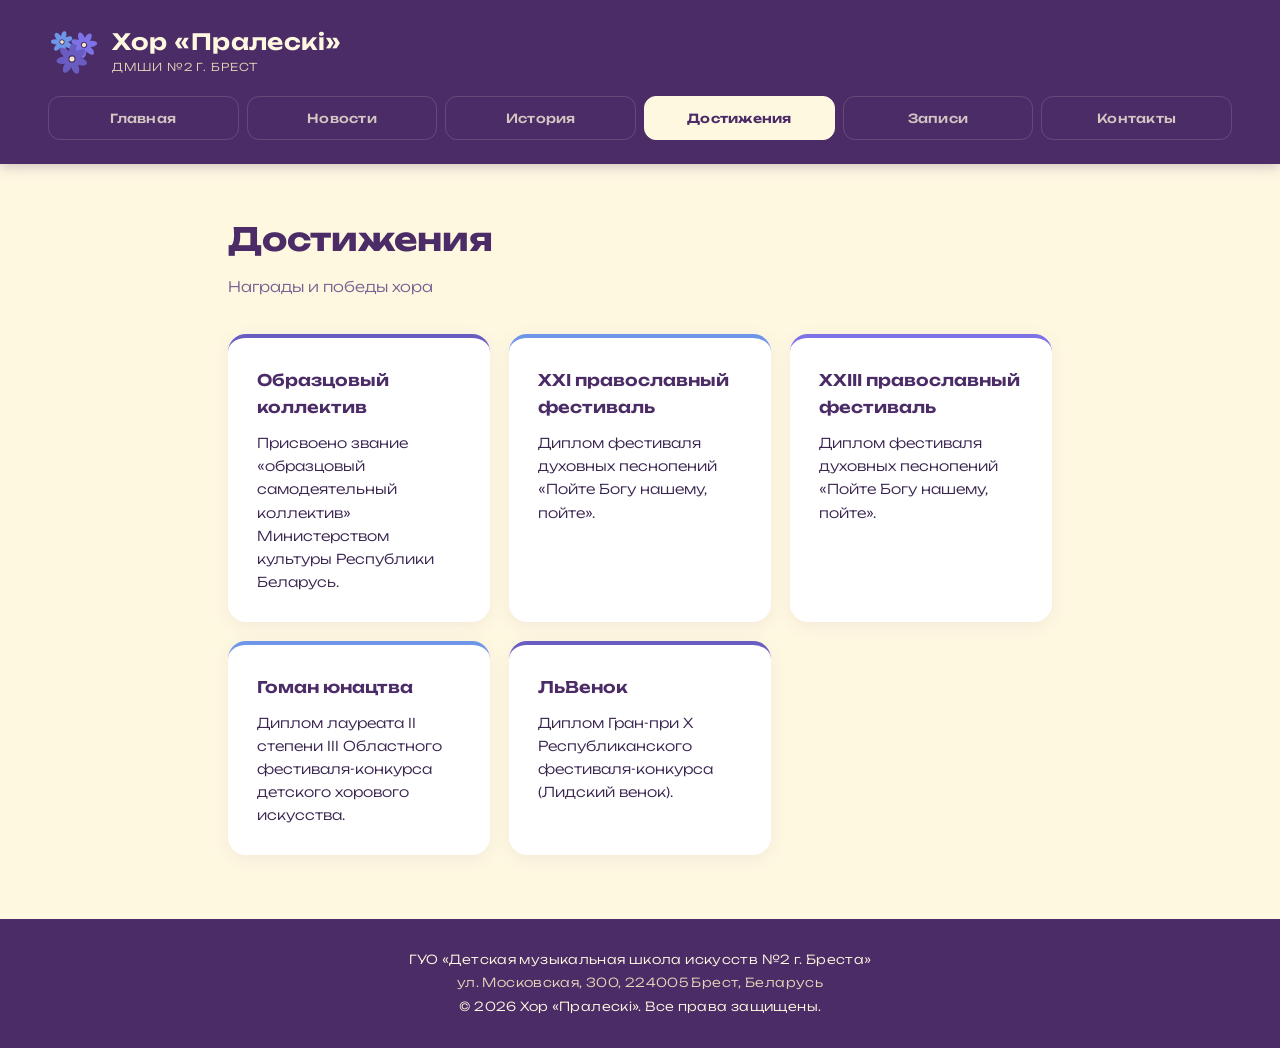
==== achievements.html @ b2557036 "Create achievements.html" ====
<!DOCTYPE html>
<html lang="ru">
<head>
  <meta charset="UTF-8">
  <meta name="viewport" content="width=device-width, initial-scale=1.0, maximum-scale=5.0, user-scalable=yes">
  <title>Достижения — Хор «Пралескі» ДМШИ №2 Брест</title>

  <link rel="preconnect" href="https://fonts.googleapis.com">
  <link rel="preconnect" href="https://fonts.gstatic.com" crossorigin>
  <link href="https://fonts.googleapis.com/css2?family=Unbounded:wght@300;400;500;600;700&display=swap" rel="stylesheet">

  <style>
    * {
      margin: 0;
      padding: 0;
      box-sizing: border-box;
    }
    body {
      background-color: #FFF8E1;
      font-family: 'Unbounded', sans-serif;
      color: #4B2C66;
      line-height: 1.7;
      min-height: 100vh;
      display: flex;
      flex-direction: column;
    }
    a {
      text-decoration: none;
      color: inherit;
    }
    ul {
      list-style: none;
    }

    .site-header {
      background-color: #4B2C66;
      padding: 1.6rem 3rem 1.5rem;
      display: flex;
      flex-direction: column;
      gap: 1.3rem;
      box-shadow: 0 3px 12px rgba(75, 44, 102, 0.25);
    }
    .header-top {
      display: flex;
      align-items: center;
      gap: 0.9rem;
    }
    .logo-icon {
      width: 50px;
      height: 50px;
      display: block;
      flex-shrink: 0;
    }
    .site-title {
      font-size: 1.4rem;
      font-weight: 600;
      color: #FFF8E1;
      letter-spacing: 0.02em;
      line-height: 1.3;
    }
    .site-title small {
      display: block;
      font-size: 0.68rem;
      font-weight: 300;
      color: #E6D5B8;
      letter-spacing: 0.08em;
      margin-top: 4px;
      text-transform: uppercase;
    }
    .main-nav {
      width: 100%;
    }
    .nav-list {
      display: grid;
      grid-template-columns: repeat(6, 1fr);
      gap: 0.5rem;
    }
    .nav-list a {
      display: block;
      text-align: center;
      padding: 0.65rem 0.5rem;
      font-size: 0.78rem;
      font-weight: 500;
      color: rgba(255, 248, 225, 0.75);
      border-radius: 12px;
      border: 1px solid rgba(255, 248, 225, 0.15);
      transition: color 0.2s, background-color 0.2s, border-color 0.2s;
      letter-spacing: 0.02em;
      white-space: nowrap;
    }
    .nav-list a:hover {
      color: #FFF8E1;
      background-color: rgba(255, 248, 225, 0.1);
      border-color: rgba(255, 248, 225, 0.3);
    }
    .nav-list a.active-page {
      color: #4B2C66;
      font-weight: 600;
      background-color: #FFF8E1;
      border-color: #FFF8E1;
    }

    .main-content {
      flex: 1;
      padding: 3rem 3rem 4rem;
      max-width: 920px;
      margin: 0 auto;
      width: 100%;
    }
    .page-title {
      font-size: 2rem;
      font-weight: 700;
      color: #4B2C66;
      margin-bottom: 0.5rem;
    }
    .page-subtitle {
      font-size: 0.9rem;
      font-weight: 300;
      color: #7A6393;
      margin-bottom: 2.2rem;
    }

    .achievements-grid {
      display: grid;
      grid-template-columns: repeat(auto-fit, minmax(260px, 1fr));
      gap: 1.2rem;
    }
    .achievement-card {
      background-color: #ffffff;
      border-radius: 18px;
      padding: 1.8rem 1.8rem;
      box-shadow: 0 4px 18px rgba(75, 44, 102, 0.07);
      border-top: 4px solid #6A5DC2;
    }
    .achievement-card:nth-child(2n) {
      border-top-color: #6E95E8;
    }
    .achievement-card:nth-child(3n) {
      border-top-color: #7D73E6;
    }
    .achievement-card h2 {
      font-size: 1rem;
      font-weight: 600;
      color: #4B2C66;
      margin-bottom: 0.6rem;
    }
    .achievement-card p {
      font-size: 0.85rem;
      font-weight: 300;
      color: #3A2550;
      line-height: 1.7;
    }

    .site-footer {
      background-color: #4B2C66;
      color: #FFF8E1;
      text-align: center;
      padding: 1.8rem 1.5rem;
      font-size: 0.78rem;
      font-weight: 300;
      letter-spacing: 0.03em;
      margin-top: auto;
      line-height: 1.9;
    }
    .site-footer .footer-address {
      color: #E6D5B8;
    }

    @media (max-width: 900px) {
      .site-header {
        padding: 1.2rem 1.4rem;
      }
      .nav-list {
        grid-template-columns: repeat(3, 1fr);
      }
      .nav-list a {
        padding: 0.55rem 0.4rem;
        font-size: 0.72rem;
      }
      .main-content {
        padding: 2rem 1.4rem 2.5rem;
      }
      .page-title {
        font-size: 1.7rem;
      }
    }
  </style>
</head>
<body>

  <header class="site-header">
    <div class="header-top">
      <svg viewBox="0 0 100 100" xmlns="http://www.w3.org/2000/svg" class="logo-icon" aria-label="Логотип хора Пралескі">
        <g transform="translate(28, 32) scale(0.65) rotate(15)">
          <ellipse cx="0" cy="-18" rx="8" ry="16" fill="#6E95E8" />
          <ellipse cx="0" cy="-18" rx="8" ry="16" fill="#6E95E8" transform="rotate(51)" />
          <ellipse cx="0" cy="-18" rx="8" ry="16" fill="#6E95E8" transform="rotate(102)" />
          <ellipse cx="0" cy="-18" rx="8" ry="16" fill="#6E95E8" transform="rotate(154)" />
          <ellipse cx="0" cy="-18" rx="8" ry="16" fill="#6E95E8" transform="rotate(206)" />
          <ellipse cx="0" cy="-18" rx="8" ry="16" fill="#6E95E8" transform="rotate(257)" />
          <ellipse cx="0" cy="-18" rx="8" ry="16" fill="#6E95E8" transform="rotate(308)" />
          <circle cx="0" cy="0" r="8" fill="#4B2C66" />
          <circle cx="0" cy="0" r="5.5" fill="#F0E6C8" />
        </g>
        <g transform="translate(72, 38) scale(0.78) rotate(-20)">
          <ellipse cx="0" cy="-18" rx="8" ry="16" fill="#7D73E6" />
          <ellipse cx="0" cy="-18" rx="8" ry="16" fill="#7D73E6" transform="rotate(51)" />
          <ellipse cx="0" cy="-18" rx="8" ry="16" fill="#7D73E6" transform="rotate(102)" />
          <ellipse cx="0" cy="-18" rx="8" ry="16" fill="#7D73E6" transform="rotate(154)" />
          <ellipse cx="0" cy="-18" rx="8" ry="16" fill="#7D73E6" transform="rotate(206)" />
          <ellipse cx="0" cy="-18" rx="8" ry="16" fill="#7D73E6" transform="rotate(257)" />
          <ellipse cx="0" cy="-18" rx="8" ry="16" fill="#7D73E6" transform="rotate(308)" />
          <circle cx="0" cy="0" r="8" fill="#4B2C66" />
          <circle cx="0" cy="0" r="5.5" fill="#F0E6C8" />
        </g>
        <g transform="translate(48, 66) scale(0.92) rotate(5)">
          <ellipse cx="0" cy="-18" rx="8" ry="16" fill="#6A5DC2" />
          <ellipse cx="0" cy="-18" rx="8" ry="16" fill="#6A5DC2" transform="rotate(51)" />
          <ellipse cx="0" cy="-18" rx="8" ry="16" fill="#6A5DC2" transform="rotate(102)" />
          <ellipse cx="0" cy="-18" rx="8" ry="16" fill="#6A5DC2" transform="rotate(154)" />
          <ellipse cx="0" cy="-18" rx="8" ry="16" fill="#6A5DC2" transform="rotate(206)" />
          <ellipse cx="0" cy="-18" rx="8" ry="16" fill="#6A5DC2" transform="rotate(257)" />
          <ellipse cx="0" cy="-18" rx="8" ry="16" fill="#6A5DC2" transform="rotate(308)" />
          <circle cx="0" cy="0" r="8" fill="#4B2C66" />
          <circle cx="0" cy="0" r="5.5" fill="#F0E6C8" />
        </g>
      </svg>
      <div class="site-title">
        Хор «Пралескі»
        <small>ДМШИ №2 г. Брест</small>
      </div>
    </div>
    <nav class="main-nav" aria-label="Основное меню">
      <ul class="nav-list">
        <li><a href="index.html">Главная</a></li>
        <li><a href="news.html">Новости</a></li>
        <li><a href="history.html">История</a></li>
        <li><a href="achievements.html" class="active-page">Достижения</a></li>
        <li><a href="recordings.html">Записи</a></li>
        <li><a href="contacts.html">Контакты</a></li>
      </ul>
    </nav>
  </header>

  <main class="main-content">
    <h1 class="page-title">Достижения</h1>
    <p class="page-subtitle">Награды и победы хора</p>

    <div class="achievements-grid">
      <div class="achievement-card">
        <h2>Образцовый коллектив</h2>
        <p>Присвоено звание «образцовый самодеятельный коллектив» Министерством культуры Республики Беларусь.</p>
      </div>
      <div class="achievement-card">
        <h2>XXI православный фестиваль</h2>
        <p>Диплом фестиваля духовных песнопений «Пойте Богу нашему, пойте».</p>
      </div>
      <div class="achievement-card">
        <h2>XXIII православный фестиваль</h2>
        <p>Диплом фестиваля духовных песнопений «Пойте Богу нашему, пойте».</p>
      </div>
      <div class="achievement-card">
        <h2>Гоман юнацтва</h2>
        <p>Диплом лауреата II степени III Областного фестиваля-конкурса детского хорового искусства.</p>
      </div>
      <div class="achievement-card">
        <h2>ЛьВенок</h2>
        <p>Диплом Гран-при X Республиканского фестиваля-конкурса (Лидский венок).</p>
      </div>
    </div>
  </main>

  <footer class="site-footer">
    <p>ГУО «Детская музыкальная школа искусств №2 г. Бреста»</p>
    <p class="footer-address">ул. Московская, 300, 224005 Брест, Беларусь</p>
    <p>&copy; 2026 Хор «Пралескі». Все права защищены.</p>
  </footer>

</body>
</html>
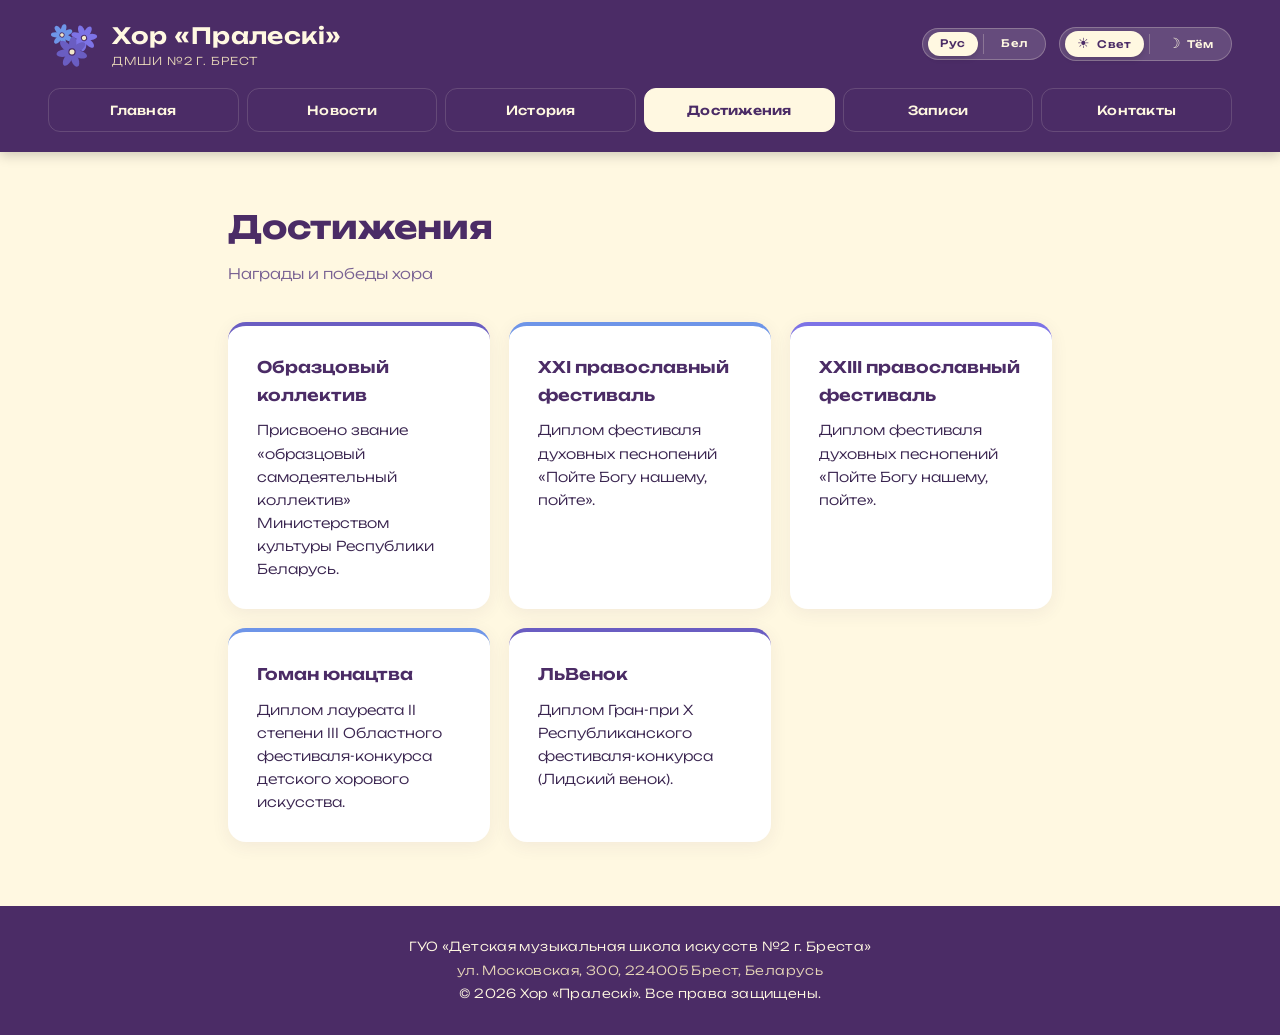
==== commit c9879824: "Update achievements.html" ====
--- a/achievements.html
+++ b/achievements.html
@@ -10,19 +10,82 @@
   <link href="https://fonts.googleapis.com/css2?family=Unbounded:wght@300;400;500;600;700&display=swap" rel="stylesheet">
 
   <style>
+    /* CSS variables для светлой темы (по умолчанию) */
+    :root {
+      --bg-body: #FFF8E1;
+      --bg-header: #4B2C66;
+      --bg-footer: #4B2C66;
+      --bg-card: #ffffff;
+      --bg-welcome: #ffffff;
+      --text-primary: #4B2C66;
+      --text-secondary: #3A2550;
+      --text-muted: #7A6393;
+      --text-header: #FFF8E1;
+      --text-footer: #FFF8E1;
+      --text-footer-address: #E6D5B8;
+      --border-light: #E6D5B8;
+      --border-card: #F0E6C8;
+      --shadow: rgba(75, 44, 102, 0.07);
+      --shadow-hover: rgba(75, 44, 102, 0.12);
+      --nav-hover-bg: rgba(255, 248, 225, 0.1);
+      --nav-border: rgba(255, 248, 225, 0.15);
+      --divider-line: #E6D5B8;
+      --divider-dot: #6A5DC2;
+      --icon-fill: #6A5DC2;
+      --btn-toggle-bg: rgba(255, 255, 255, 0.15);
+      --btn-toggle-hover: rgba(255, 255, 255, 0.25);
+      --btn-toggle-border: rgba(255, 248, 225, 0.25);
+      --btn-toggle-color: #FFF8E1;
+      --btn-toggle-active-bg: #FFF8E1;
+      --btn-toggle-active-color: #4B2C66;
+      --card-border-top: #6A5DC2;
+    }
+
+    /* Тёмная тема */
+    body.dark-theme {
+      --bg-body: #2C1F3A;
+      --bg-header: #1F1429;
+      --bg-footer: #1F1429;
+      --bg-card: #3A2A4A;
+      --bg-welcome: #3A2A4A;
+      --text-primary: #F0E6C8;
+      --text-secondary: #D8CBB5;
+      --text-muted: #B09BB0;
+      --text-header: #FFF8E1;
+      --text-footer: #FFF8E1;
+      --text-footer-address: #B09BB0;
+      --border-light: #5A4A6A;
+      --border-card: #5A4A6A;
+      --shadow: rgba(0, 0, 0, 0.3);
+      --shadow-hover: rgba(0, 0, 0, 0.4);
+      --nav-hover-bg: rgba(255, 248, 225, 0.08);
+      --nav-border: rgba(255, 248, 225, 0.1);
+      --divider-line: #5A4A6A;
+      --divider-dot: #B09BB0;
+      --icon-fill: #B09BB0;
+      --btn-toggle-bg: rgba(255, 248, 225, 0.10);
+      --btn-toggle-hover: rgba(255, 248, 225, 0.20);
+      --btn-toggle-border: rgba(255, 248, 225, 0.15);
+      --btn-toggle-color: #F0E6C8;
+      --btn-toggle-active-bg: #F0E6C8;
+      --btn-toggle-active-color: #2C1F3A;
+      --card-border-top: #B09BB0;
+    }
+
     * {
       margin: 0;
       padding: 0;
       box-sizing: border-box;
     }
     body {
-      background-color: #FFF8E1;
+      background-color: var(--bg-body);
       font-family: 'Unbounded', sans-serif;
-      color: #4B2C66;
+      color: var(--text-primary);
       line-height: 1.7;
       min-height: 100vh;
       display: flex;
       flex-direction: column;
+      transition: background-color 0.3s, color 0.3s;
     }
     a {
       text-decoration: none;
@@ -33,14 +96,21 @@
     }
 
     .site-header {
-      background-color: #4B2C66;
-      padding: 1.6rem 3rem 1.5rem;
+      background-color: var(--bg-header);
+      padding: 1.2rem 3rem 1.2rem;
       display: flex;
       flex-direction: column;
-      gap: 1.3rem;
-      box-shadow: 0 3px 12px rgba(75, 44, 102, 0.25);
+      gap: 1.2rem;
+      box-shadow: 0 3px 12px rgba(0, 0, 0, 0.2);
+      transition: background-color 0.3s;
     }
     .header-top {
+      display: flex;
+      align-items: center;
+      justify-content: space-between;
+      gap: 0.9rem;
+    }
+    .header-left {
       display: flex;
       align-items: center;
       gap: 0.9rem;
@@ -54,19 +124,80 @@
     .site-title {
       font-size: 1.4rem;
       font-weight: 600;
-      color: #FFF8E1;
+      color: var(--text-header);
       letter-spacing: 0.02em;
       line-height: 1.3;
+      transition: color 0.3s;
     }
     .site-title small {
       display: block;
       font-size: 0.68rem;
       font-weight: 300;
-      color: #E6D5B8;
+      color: var(--text-footer-address);
       letter-spacing: 0.08em;
       margin-top: 4px;
       text-transform: uppercase;
-    }
+      transition: color 0.3s;
+    }
+
+    /* Блок переключателей */
+    .header-controls {
+      display: flex;
+      align-items: center;
+      gap: 0.8rem;
+      flex-shrink: 0;
+    }
+    .toggle-group {
+      display: flex;
+      align-items: center;
+      gap: 0.3rem;
+      background: var(--btn-toggle-bg);
+      border-radius: 30px;
+      padding: 0.2rem 0.3rem;
+      border: 1px solid var(--btn-toggle-border);
+      transition: background 0.3s, border-color 0.3s;
+    }
+    .toggle-btn {
+      background: transparent;
+      border: none;
+      padding: 0.3rem 0.8rem;
+      border-radius: 30px;
+      font-family: 'Unbounded', sans-serif;
+      font-size: 0.65rem;
+      font-weight: 500;
+      color: var(--btn-toggle-color);
+      cursor: pointer;
+      transition: background 0.25s, color 0.25s, transform 0.1s;
+      letter-spacing: 0.03em;
+      white-space: nowrap;
+      line-height: 1.4;
+    }
+    .toggle-btn:hover {
+      background: var(--btn-toggle-hover);
+    }
+    .toggle-btn.active {
+      background: var(--btn-toggle-active-bg);
+      color: var(--btn-toggle-active-color);
+      box-shadow: 0 2px 6px rgba(0,0,0,0.15);
+    }
+    .toggle-btn:active {
+      transform: scale(0.94);
+    }
+    .toggle-separator {
+      width: 1px;
+      height: 20px;
+      background: var(--btn-toggle-border);
+      transition: background 0.3s;
+    }
+
+    /* Иконки темы – символы вместо смайлов */
+    .theme-icon {
+      display: inline-block;
+      font-size: 0.9rem;
+      line-height: 1;
+      margin-right: 0.2rem;
+    }
+
     .main-nav {
       width: 100%;
     }
@@ -81,23 +212,23 @@
       padding: 0.65rem 0.5rem;
       font-size: 0.78rem;
       font-weight: 500;
-      color: rgba(255, 248, 225, 0.75);
+      color: var(--text-footer);
       border-radius: 12px;
-      border: 1px solid rgba(255, 248, 225, 0.15);
-      transition: color 0.2s, background-color 0.2s, border-color 0.2s;
+      border: 1px solid var(--nav-border);
+      transition: color 0.2s, background-color 0.2s, border-color 0.2s, background-color 0.3s;
       letter-spacing: 0.02em;
       white-space: nowrap;
     }
     .nav-list a:hover {
-      color: #FFF8E1;
-      background-color: rgba(255, 248, 225, 0.1);
+      color: var(--text-header);
+      background-color: var(--nav-hover-bg);
       border-color: rgba(255, 248, 225, 0.3);
     }
     .nav-list a.active-page {
-      color: #4B2C66;
+      color: var(--btn-toggle-active-color);
       font-weight: 600;
-      background-color: #FFF8E1;
-      border-color: #FFF8E1;
+      background-color: var(--btn-toggle-active-bg);
+      border-color: var(--btn-toggle-active-bg);
     }
 
     .main-content {
@@ -110,14 +241,16 @@
     .page-title {
       font-size: 2rem;
       font-weight: 700;
-      color: #4B2C66;
+      color: var(--text-primary);
       margin-bottom: 0.5rem;
+      transition: color 0.3s;
     }
     .page-subtitle {
       font-size: 0.9rem;
       font-weight: 300;
-      color: #7A6393;
+      color: var(--text-muted);
       margin-bottom: 2.2rem;
+      transition: color 0.3s;
     }
 
     .achievements-grid {
@@ -126,34 +259,43 @@
       gap: 1.2rem;
     }
     .achievement-card {
-      background-color: #ffffff;
+      background-color: var(--bg-card);
       border-radius: 18px;
       padding: 1.8rem 1.8rem;
-      box-shadow: 0 4px 18px rgba(75, 44, 102, 0.07);
-      border-top: 4px solid #6A5DC2;
+      box-shadow: 0 4px 18px var(--shadow);
+      border-top: 4px solid var(--card-border-top);
+      transition: background-color 0.3s, box-shadow 0.3s, border-color 0.3s;
     }
     .achievement-card:nth-child(2n) {
       border-top-color: #6E95E8;
     }
     .achievement-card:nth-child(3n) {
+      border-top-color: #7D73E6;
+    }
+    body.dark-theme .achievement-card:nth-child(2n) {
+      border-top-color: #6E95E8;
+    }
+    body.dark-theme .achievement-card:nth-child(3n) {
       border-top-color: #7D73E6;
     }
     .achievement-card h2 {
       font-size: 1rem;
       font-weight: 600;
-      color: #4B2C66;
+      color: var(--text-primary);
       margin-bottom: 0.6rem;
+      transition: color 0.3s;
     }
     .achievement-card p {
       font-size: 0.85rem;
       font-weight: 300;
-      color: #3A2550;
+      color: var(--text-secondary);
       line-height: 1.7;
+      transition: color 0.3s;
     }
 
     .site-footer {
-      background-color: #4B2C66;
-      color: #FFF8E1;
+      background-color: var(--bg-footer);
+      color: var(--text-footer);
       text-align: center;
       padding: 1.8rem 1.5rem;
       font-size: 0.78rem;
@@ -161,15 +303,42 @@
       letter-spacing: 0.03em;
       margin-top: auto;
       line-height: 1.9;
+      transition: background-color 0.3s, color 0.3s;
     }
     .site-footer .footer-address {
-      color: #E6D5B8;
+      color: var(--text-footer-address);
+      transition: color 0.3s;
     }
 
     @media (max-width: 900px) {
       .site-header {
         padding: 1.2rem 1.4rem;
       }
+      .header-top {
+        flex-wrap: wrap;
+        gap: 0.6rem;
+      }
+      .header-left {
+        flex: 1 1 auto;
+      }
+      .header-controls {
+        flex: 0 1 auto;
+        margin-left: auto;
+        gap: 0.5rem;
+      }
+      .toggle-btn {
+        font-size: 0.6rem;
+        padding: 0.2rem 0.6rem;
+      }
+      .toggle-group {
+        padding: 0.15rem 0.25rem;
+      }
+      .site-title {
+        font-size: 1.1rem;
+      }
+      .site-title small {
+        font-size: 0.6rem;
+      }
       .nav-list {
         grid-template-columns: repeat(3, 1fr);
       }
@@ -184,97 +353,256 @@
         font-size: 1.7rem;
       }
     }
+    @media (max-width: 480px) {
+      .header-controls {
+        flex-wrap: wrap;
+        justify-content: flex-end;
+        width: 100%;
+      }
+      .toggle-group {
+        flex: 1 1 auto;
+        justify-content: center;
+      }
+    }
   </style>
 </head>
 <body>
 
   <header class="site-header">
     <div class="header-top">
-      <svg viewBox="0 0 100 100" xmlns="http://www.w3.org/2000/svg" class="logo-icon" aria-label="Логотип хора Пралескі">
-        <g transform="translate(28, 32) scale(0.65) rotate(15)">
-          <ellipse cx="0" cy="-18" rx="8" ry="16" fill="#6E95E8" />
-          <ellipse cx="0" cy="-18" rx="8" ry="16" fill="#6E95E8" transform="rotate(51)" />
-          <ellipse cx="0" cy="-18" rx="8" ry="16" fill="#6E95E8" transform="rotate(102)" />
-          <ellipse cx="0" cy="-18" rx="8" ry="16" fill="#6E95E8" transform="rotate(154)" />
-          <ellipse cx="0" cy="-18" rx="8" ry="16" fill="#6E95E8" transform="rotate(206)" />
-          <ellipse cx="0" cy="-18" rx="8" ry="16" fill="#6E95E8" transform="rotate(257)" />
-          <ellipse cx="0" cy="-18" rx="8" ry="16" fill="#6E95E8" transform="rotate(308)" />
-          <circle cx="0" cy="0" r="8" fill="#4B2C66" />
-          <circle cx="0" cy="0" r="5.5" fill="#F0E6C8" />
-        </g>
-        <g transform="translate(72, 38) scale(0.78) rotate(-20)">
-          <ellipse cx="0" cy="-18" rx="8" ry="16" fill="#7D73E6" />
-          <ellipse cx="0" cy="-18" rx="8" ry="16" fill="#7D73E6" transform="rotate(51)" />
-          <ellipse cx="0" cy="-18" rx="8" ry="16" fill="#7D73E6" transform="rotate(102)" />
-          <ellipse cx="0" cy="-18" rx="8" ry="16" fill="#7D73E6" transform="rotate(154)" />
-          <ellipse cx="0" cy="-18" rx="8" ry="16" fill="#7D73E6" transform="rotate(206)" />
-          <ellipse cx="0" cy="-18" rx="8" ry="16" fill="#7D73E6" transform="rotate(257)" />
-          <ellipse cx="0" cy="-18" rx="8" ry="16" fill="#7D73E6" transform="rotate(308)" />
-          <circle cx="0" cy="0" r="8" fill="#4B2C66" />
-          <circle cx="0" cy="0" r="5.5" fill="#F0E6C8" />
-        </g>
-        <g transform="translate(48, 66) scale(0.92) rotate(5)">
-          <ellipse cx="0" cy="-18" rx="8" ry="16" fill="#6A5DC2" />
-          <ellipse cx="0" cy="-18" rx="8" ry="16" fill="#6A5DC2" transform="rotate(51)" />
-          <ellipse cx="0" cy="-18" rx="8" ry="16" fill="#6A5DC2" transform="rotate(102)" />
-          <ellipse cx="0" cy="-18" rx="8" ry="16" fill="#6A5DC2" transform="rotate(154)" />
-          <ellipse cx="0" cy="-18" rx="8" ry="16" fill="#6A5DC2" transform="rotate(206)" />
-          <ellipse cx="0" cy="-18" rx="8" ry="16" fill="#6A5DC2" transform="rotate(257)" />
-          <ellipse cx="0" cy="-18" rx="8" ry="16" fill="#6A5DC2" transform="rotate(308)" />
-          <circle cx="0" cy="0" r="8" fill="#4B2C66" />
-          <circle cx="0" cy="0" r="5.5" fill="#F0E6C8" />
-        </g>
-      </svg>
-      <div class="site-title">
-        Хор «Пралескі»
-        <small>ДМШИ №2 г. Брест</small>
+      <div class="header-left">
+        <svg viewBox="0 0 100 100" xmlns="http://www.w3.org/2000/svg" class="logo-icon" aria-label="Логотип хора Пралескі">
+          <g transform="translate(28, 32) scale(0.65) rotate(15)">
+            <ellipse cx="0" cy="-18" rx="8" ry="16" fill="#6E95E8" />
+            <ellipse cx="0" cy="-18" rx="8" ry="16" fill="#6E95E8" transform="rotate(51)" />
+            <ellipse cx="0" cy="-18" rx="8" ry="16" fill="#6E95E8" transform="rotate(102)" />
+            <ellipse cx="0" cy="-18" rx="8" ry="16" fill="#6E95E8" transform="rotate(154)" />
+            <ellipse cx="0" cy="-18" rx="8" ry="16" fill="#6E95E8" transform="rotate(206)" />
+            <ellipse cx="0" cy="-18" rx="8" ry="16" fill="#6E95E8" transform="rotate(257)" />
+            <ellipse cx="0" cy="-18" rx="8" ry="16" fill="#6E95E8" transform="rotate(308)" />
+            <circle cx="0" cy="0" r="8" fill="#4B2C66" />
+            <circle cx="0" cy="0" r="5.5" fill="#F0E6C8" />
+          </g>
+          <g transform="translate(72, 38) scale(0.78) rotate(-20)">
+            <ellipse cx="0" cy="-18" rx="8" ry="16" fill="#7D73E6" />
+            <ellipse cx="0" cy="-18" rx="8" ry="16" fill="#7D73E6" transform="rotate(51)" />
+            <ellipse cx="0" cy="-18" rx="8" ry="16" fill="#7D73E6" transform="rotate(102)" />
+            <ellipse cx="0" cy="-18" rx="8" ry="16" fill="#7D73E6" transform="rotate(154)" />
+            <ellipse cx="0" cy="-18" rx="8" ry="16" fill="#7D73E6" transform="rotate(206)" />
+            <ellipse cx="0" cy="-18" rx="8" ry="16" fill="#7D73E6" transform="rotate(257)" />
+            <ellipse cx="0" cy="-18" rx="8" ry="16" fill="#7D73E6" transform="rotate(308)" />
+            <circle cx="0" cy="0" r="8" fill="#4B2C66" />
+            <circle cx="0" cy="0" r="5.5" fill="#F0E6C8" />
+          </g>
+          <g transform="translate(48, 66) scale(0.92) rotate(5)">
+            <ellipse cx="0" cy="-18" rx="8" ry="16" fill="#6A5DC2" />
+            <ellipse cx="0" cy="-18" rx="8" ry="16" fill="#6A5DC2" transform="rotate(51)" />
+            <ellipse cx="0" cy="-18" rx="8" ry="16" fill="#6A5DC2" transform="rotate(102)" />
+            <ellipse cx="0" cy="-18" rx="8" ry="16" fill="#6A5DC2" transform="rotate(154)" />
+            <ellipse cx="0" cy="-18" rx="8" ry="16" fill="#6A5DC2" transform="rotate(206)" />
+            <ellipse cx="0" cy="-18" rx="8" ry="16" fill="#6A5DC2" transform="rotate(257)" />
+            <ellipse cx="0" cy="-18" rx="8" ry="16" fill="#6A5DC2" transform="rotate(308)" />
+            <circle cx="0" cy="0" r="8" fill="#4B2C66" />
+            <circle cx="0" cy="0" r="5.5" fill="#F0E6C8" />
+          </g>
+        </svg>
+        <div class="site-title">
+          <span data-lang-key="site-title">Хор «Пралескі»</span>
+          <small data-lang-key="site-subtitle">ДМШИ №2 г. Брест</small>
+        </div>
+      </div>
+
+      <div class="header-controls">
+        <!-- Переключатель языка -->
+        <div class="toggle-group" role="group" aria-label="Выбор языка">
+          <button class="toggle-btn active" data-lang-btn="ru" aria-label="Русский">Рус</button>
+          <span class="toggle-separator"></span>
+          <button class="toggle-btn" data-lang-btn="be" aria-label="Беларуская">Бел</button>
+        </div>
+        <!-- Переключатель темы -->
+        <div class="toggle-group" role="group" aria-label="Переключение темы">
+          <button class="toggle-btn active" data-theme-btn="light" aria-label="Светлая тема">
+            <span class="theme-icon">☀</span> Свет
+          </button>
+          <span class="toggle-separator"></span>
+          <button class="toggle-btn" data-theme-btn="dark" aria-label="Тёмная тема">
+            <span class="theme-icon">☽</span> Тём
+          </button>
+        </div>
       </div>
     </div>
+
     <nav class="main-nav" aria-label="Основное меню">
       <ul class="nav-list">
-        <li><a href="index.html">Главная</a></li>
-        <li><a href="news.html">Новости</a></li>
-        <li><a href="history.html">История</a></li>
-        <li><a href="achievements.html" class="active-page">Достижения</a></li>
-        <li><a href="recordings.html">Записи</a></li>
-        <li><a href="contacts.html">Контакты</a></li>
+        <li><a href="index.html" data-lang-key="nav-home">Главная</a></li>
+        <li><a href="news.html" data-lang-key="nav-news">Новости</a></li>
+        <li><a href="history.html" data-lang-key="nav-history">История</a></li>
+        <li><a href="achievements.html" class="active-page" data-lang-key="nav-achievements">Достижения</a></li>
+        <li><a href="recordings.html" data-lang-key="nav-recordings">Записи</a></li>
+        <li><a href="contacts.html" data-lang-key="nav-contacts">Контакты</a></li>
       </ul>
     </nav>
   </header>
 
   <main class="main-content">
-    <h1 class="page-title">Достижения</h1>
-    <p class="page-subtitle">Награды и победы хора</p>
+    <h1 class="page-title" data-lang-key="page-title">Достижения</h1>
+    <p class="page-subtitle" data-lang-key="page-subtitle">Награды и победы хора</p>
 
     <div class="achievements-grid">
       <div class="achievement-card">
-        <h2>Образцовый коллектив</h2>
-        <p>Присвоено звание «образцовый самодеятельный коллектив» Министерством культуры Республики Беларусь.</p>
+        <h2 data-lang-key="achieve1-title">Образцовый коллектив</h2>
+        <p data-lang-key="achieve1-desc">Присвоено звание «образцовый самодеятельный коллектив» Министерством культуры Республики Беларусь.</p>
       </div>
       <div class="achievement-card">
-        <h2>XXI православный фестиваль</h2>
-        <p>Диплом фестиваля духовных песнопений «Пойте Богу нашему, пойте».</p>
+        <h2 data-lang-key="achieve2-title">XXI православный фестиваль</h2>
+        <p data-lang-key="achieve2-desc">Диплом фестиваля духовных песнопений «Пойте Богу нашему, пойте».</p>
       </div>
       <div class="achievement-card">
-        <h2>XXIII православный фестиваль</h2>
-        <p>Диплом фестиваля духовных песнопений «Пойте Богу нашему, пойте».</p>
+        <h2 data-lang-key="achieve3-title">XXIII православный фестиваль</h2>
+        <p data-lang-key="achieve3-desc">Диплом фестиваля духовных песнопений «Пойте Богу нашему, пойте».</p>
       </div>
       <div class="achievement-card">
-        <h2>Гоман юнацтва</h2>
-        <p>Диплом лауреата II степени III Областного фестиваля-конкурса детского хорового искусства.</p>
+        <h2 data-lang-key="achieve4-title">Гоман юнацтва</h2>
+        <p data-lang-key="achieve4-desc">Диплом лауреата II степени III Областного фестиваля-конкурса детского хорового искусства.</p>
       </div>
       <div class="achievement-card">
-        <h2>ЛьВенок</h2>
-        <p>Диплом Гран-при X Республиканского фестиваля-конкурса (Лидский венок).</p>
+        <h2 data-lang-key="achieve5-title">ЛьВенок</h2>
+        <p data-lang-key="achieve5-desc">Диплом Гран-при X Республиканского фестиваля-конкурса (Лидский венок).</p>
       </div>
     </div>
   </main>
 
   <footer class="site-footer">
-    <p>ГУО «Детская музыкальная школа искусств №2 г. Бреста»</p>
-    <p class="footer-address">ул. Московская, 300, 224005 Брест, Беларусь</p>
-    <p>&copy; 2026 Хор «Пралескі». Все права защищены.</p>
+    <p data-lang-key="footer-school">ГУО «Детская музыкальная школа искусств №2 г. Бреста»</p>
+    <p class="footer-address" data-lang-key="footer-address">ул. Московская, 300, 224005 Брест, Беларусь</p>
+    <p data-lang-key="footer-copyright">&copy; 2026 Хор «Пралескі». Все права защищены.</p>
   </footer>
 
+  <script>
+    (function() {
+      // ---------- ПЕРЕКЛЮЧЕНИЕ ТЕМЫ ----------
+      const themeBtns = document.querySelectorAll('[data-theme-btn]');
+      const body = document.body;
+
+      function setTheme(theme) {
+        if (theme === 'dark') {
+          body.classList.add('dark-theme');
+        } else {
+          body.classList.remove('dark-theme');
+        }
+        themeBtns.forEach(btn => {
+          const val = btn.getAttribute('data-theme-btn');
+          if (val === theme) {
+            btn.classList.add('active');
+          } else {
+            btn.classList.remove('active');
+          }
+        });
+        localStorage.setItem('pra-leski-theme', theme);
+      }
+
+      themeBtns.forEach(btn => {
+        btn.addEventListener('click', function(e) {
+          e.preventDefault();
+          const theme = this.getAttribute('data-theme-btn');
+          setTheme(theme);
+        });
+      });
+
+      const savedTheme = localStorage.getItem('pra-leski-theme');
+      if (savedTheme) {
+        setTheme(savedTheme);
+      }
+
+      // ---------- ПЕРЕКЛЮЧЕНИЕ ЯЗЫКА ----------
+      const langBtns = document.querySelectorAll('[data-lang-btn]');
+      const translations = {
+        ru: {
+          'site-title': 'Хор «Пралескі»',
+          'site-subtitle': 'ДМШИ №2 г. Брест',
+          'nav-home': 'Главная',
+          'nav-news': 'Новости',
+          'nav-history': 'История',
+          'nav-achievements': 'Достижения',
+          'nav-recordings': 'Записи',
+          'nav-contacts': 'Контакты',
+          'page-title': 'Достижения',
+          'page-subtitle': 'Награды и победы хора',
+          'achieve1-title': 'Образцовый коллектив',
+          'achieve1-desc': 'Присвоено звание «образцовый самодеятельный коллектив» Министерством культуры Республики Беларусь.',
+          'achieve2-title': 'XXI православный фестиваль',
+          'achieve2-desc': 'Диплом фестиваля духовных песнопений «Пойте Богу нашему, пойте».',
+          'achieve3-title': 'XXIII православный фестиваль',
+          'achieve3-desc': 'Диплом фестиваля духовных песнопений «Пойте Богу нашему, пойте».',
+          'achieve4-title': 'Гоман юнацтва',
+          'achieve4-desc': 'Диплом лауреата II степени III Областного фестиваля-конкурса детского хорового искусства.',
+          'achieve5-title': 'ЛьВенок',
+          'achieve5-desc': 'Диплом Гран-при X Республиканского фестиваля-конкурса (Лидский венок).',
+          'footer-school': 'ГУО «Детская музыкальная школа искусств №2 г. Бреста»',
+          'footer-address': 'ул. Московская, 300, 224005 Брест, Беларусь',
+          'footer-copyright': '© 2026 Хор «Пралескі». Все права защищены.'
+        },
+        be: {
+          'site-title': 'Хор «Пралескі»',
+          'site-subtitle': 'ДМШІ №2 г. Брэст',
+          'nav-home': 'Галоўная',
+          'nav-news': 'Навіны',
+          'nav-history': 'Гісторыя',
+          'nav-achievements': 'Дасягненні',
+          'nav-recordings': 'Запісы',
+          'nav-contacts': 'Кантакты',
+          'page-title': 'Дасягненні',
+          'page-subtitle': 'Узнагароды і перамогі хору',
+          'achieve1-title': 'Узорны калектыў',
+          'achieve1-desc': 'Прысвоена званне «узорны самадзейны калектыў» Міністэрствам культуры Рэспублікі Беларусь.',
+          'achieve2-title': 'XXI праваслаўны фестываль',
+          'achieve2-desc': 'Дыплом фестывалю духоўных песнапенняў «Пойце Богу нашаму, пойце».',
+          'achieve3-title': 'XXIII праваслаўны фестываль',
+          'achieve3-desc': 'Дыплом фестывалю духоўных песнапенняў «Пойце Богу нашаму, пойце».',
+          'achieve4-title': 'Гоман юнацтва',
+          'achieve4-desc': 'Дыплом лаўрэата II ступені III Абласнога фестывалю-конкурсу дзіцячага харавага мастацтва.',
+          'achieve5-title': 'ЛьВенок',
+          'achieve5-desc': 'Дыплом Гран-пры X Рэспубліканскага фестывалю-конкурсу (Лідскі вянок).',
+          'footer-school': 'ДУА «Дзіцячая музычная школа мастацтваў №2 г. Брэста»',
+          'footer-address': 'вул. Маскоўская, 300, 224005 Брэст, Беларусь',
+          'footer-copyright': '© 2026 Хор «Пралескі». Усе правы абаронены.'
+        }
+      };
+
+      function setLanguage(lang) {
+        const elements = document.querySelectorAll('[data-lang-key]');
+        elements.forEach(el => {
+          const key = el.getAttribute('data-lang-key');
+          if (translations[lang] && translations[lang][key] !== undefined) {
+            el.innerHTML = translations[lang][key];
+          }
+        });
+        langBtns.forEach(btn => {
+          const val = btn.getAttribute('data-lang-btn');
+          if (val === lang) {
+            btn.classList.add('active');
+          } else {
+            btn.classList.remove('active');
+          }
+        });
+        localStorage.setItem('pra-leski-lang', lang);
+      }
+
+      langBtns.forEach(btn => {
+        btn.addEventListener('click', function(e) {
+          e.preventDefault();
+          const lang = this.getAttribute('data-lang-btn');
+          setLanguage(lang);
+        });
+      });
+
+      const savedLang = localStorage.getItem('pra-leski-lang');
+      if (savedLang && translations[savedLang]) {
+        setLanguage(savedLang);
+      } else {
+        setLanguage('ru');
+      }
+    })();
+  </script>
 </body>
 </html>
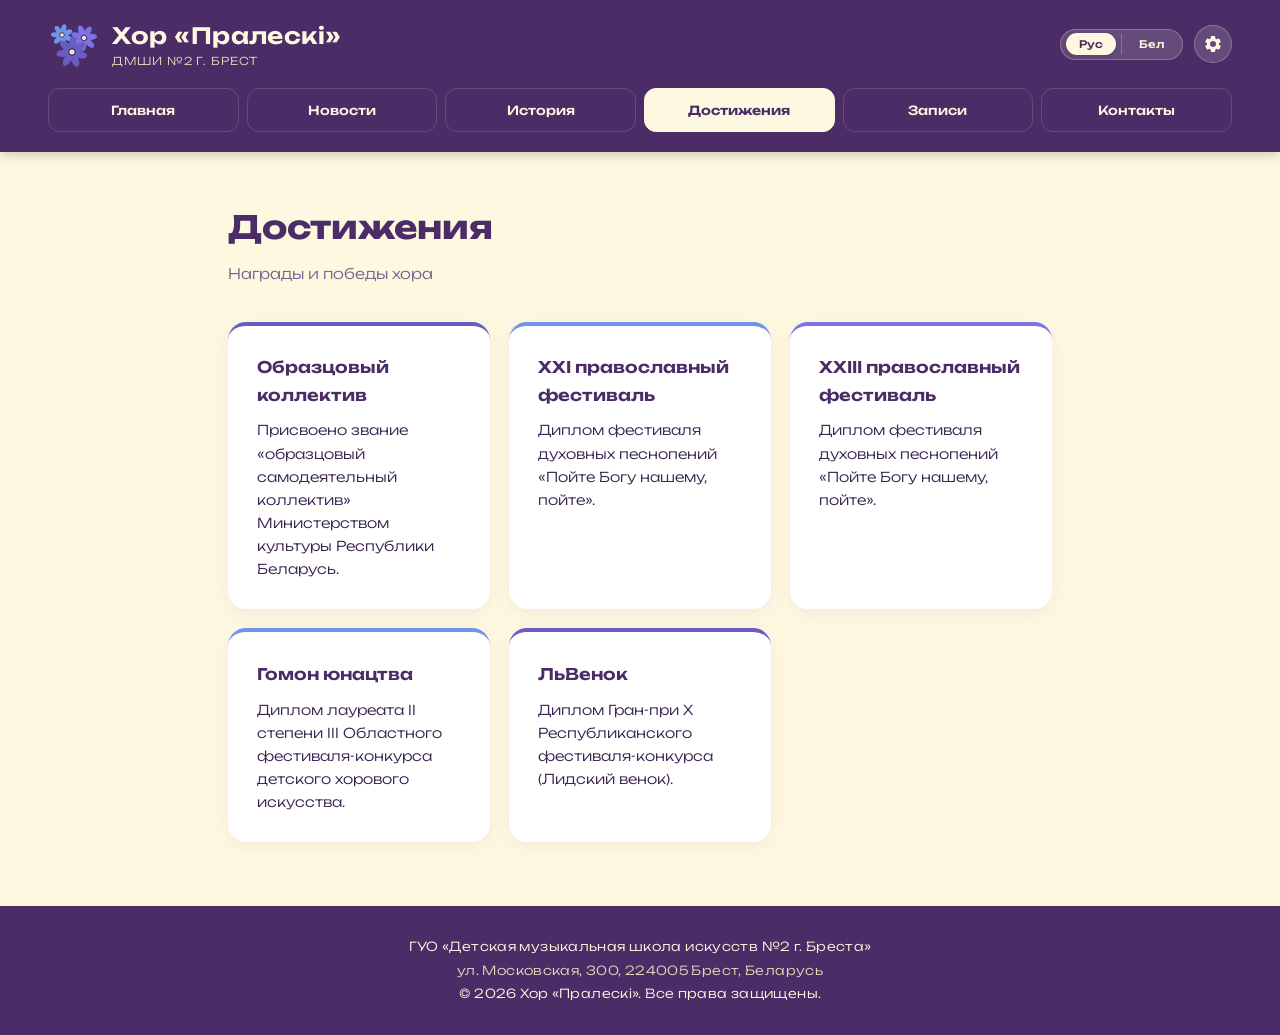
==== commit 5202be76: "Update achievements.html" ====
--- a/achievements.html
+++ b/achievements.html
@@ -4,434 +4,132 @@
   <meta charset="UTF-8">
   <meta name="viewport" content="width=device-width, initial-scale=1.0, maximum-scale=5.0, user-scalable=yes">
   <title>Достижения — Хор «Пралескі» ДМШИ №2 Брест</title>
-
   <link rel="preconnect" href="https://fonts.googleapis.com">
   <link rel="preconnect" href="https://fonts.gstatic.com" crossorigin>
   <link href="https://fonts.googleapis.com/css2?family=Unbounded:wght@300;400;500;600;700&display=swap" rel="stylesheet">
-
   <style>
-    /* CSS variables для светлой темы (по умолчанию) */
     :root {
-      --bg-body: #FFF8E1;
-      --bg-header: #4B2C66;
-      --bg-footer: #4B2C66;
-      --bg-card: #ffffff;
-      --bg-welcome: #ffffff;
-      --text-primary: #4B2C66;
-      --text-secondary: #3A2550;
-      --text-muted: #7A6393;
-      --text-header: #FFF8E1;
-      --text-footer: #FFF8E1;
-      --text-footer-address: #E6D5B8;
-      --border-light: #E6D5B8;
-      --border-card: #F0E6C8;
-      --shadow: rgba(75, 44, 102, 0.07);
-      --shadow-hover: rgba(75, 44, 102, 0.12);
-      --nav-hover-bg: rgba(255, 248, 225, 0.1);
-      --nav-border: rgba(255, 248, 225, 0.15);
-      --divider-line: #E6D5B8;
-      --divider-dot: #6A5DC2;
-      --icon-fill: #6A5DC2;
-      --btn-toggle-bg: rgba(255, 255, 255, 0.15);
-      --btn-toggle-hover: rgba(255, 255, 255, 0.25);
-      --btn-toggle-border: rgba(255, 248, 225, 0.25);
-      --btn-toggle-color: #FFF8E1;
-      --btn-toggle-active-bg: #FFF8E1;
-      --btn-toggle-active-color: #4B2C66;
-      --card-border-top: #6A5DC2;
+      --bg-body:#FFF8E1;--bg-header:#4B2C66;--bg-footer:#4B2C66;--bg-card:#ffffff;
+      --text-primary:#4B2C66;--text-secondary:#3A2550;--text-muted:#7A6393;--text-header:#FFF8E1;--text-footer:#FFF8E1;--text-footer-address:#E6D5B8;
+      --border-card:#F0E6C8;--shadow:rgba(75,44,102,0.07);--shadow-hover:rgba(75,44,102,0.12);
+      --nav-hover-bg:rgba(255,248,225,0.1);--nav-border:rgba(255,248,225,0.15);
+      --btn-toggle-bg:rgba(255,255,255,0.15);--btn-toggle-hover:rgba(255,255,255,0.25);--btn-toggle-border:rgba(255,248,225,0.25);
+      --btn-toggle-color:#FFF8E1;--btn-toggle-active-bg:#FFF8E1;--btn-toggle-active-color:#4B2C66;
+      --card-border-top:#6A5DC2;--font-scale:1;
     }
-
-    /* Тёмная тема */
-    body.dark-theme {
-      --bg-body: #2C1F3A;
-      --bg-header: #1F1429;
-      --bg-footer: #1F1429;
-      --bg-card: #3A2A4A;
-      --bg-welcome: #3A2A4A;
-      --text-primary: #F0E6C8;
-      --text-secondary: #D8CBB5;
-      --text-muted: #B09BB0;
-      --text-header: #FFF8E1;
-      --text-footer: #FFF8E1;
-      --text-footer-address: #B09BB0;
-      --border-light: #5A4A6A;
-      --border-card: #5A4A6A;
-      --shadow: rgba(0, 0, 0, 0.3);
-      --shadow-hover: rgba(0, 0, 0, 0.4);
-      --nav-hover-bg: rgba(255, 248, 225, 0.08);
-      --nav-border: rgba(255, 248, 225, 0.1);
-      --divider-line: #5A4A6A;
-      --divider-dot: #B09BB0;
-      --icon-fill: #B09BB0;
-      --btn-toggle-bg: rgba(255, 248, 225, 0.10);
-      --btn-toggle-hover: rgba(255, 248, 225, 0.20);
-      --btn-toggle-border: rgba(255, 248, 225, 0.15);
-      --btn-toggle-color: #F0E6C8;
-      --btn-toggle-active-bg: #F0E6C8;
-      --btn-toggle-active-color: #2C1F3A;
-      --card-border-top: #B09BB0;
-    }
-
-    * {
-      margin: 0;
-      padding: 0;
-      box-sizing: border-box;
-    }
-    body {
-      background-color: var(--bg-body);
-      font-family: 'Unbounded', sans-serif;
-      color: var(--text-primary);
-      line-height: 1.7;
-      min-height: 100vh;
-      display: flex;
-      flex-direction: column;
-      transition: background-color 0.3s, color 0.3s;
-    }
-    a {
-      text-decoration: none;
-      color: inherit;
-    }
-    ul {
-      list-style: none;
-    }
-
-    .site-header {
-      background-color: var(--bg-header);
-      padding: 1.2rem 3rem 1.2rem;
-      display: flex;
-      flex-direction: column;
-      gap: 1.2rem;
-      box-shadow: 0 3px 12px rgba(0, 0, 0, 0.2);
-      transition: background-color 0.3s;
-    }
-    .header-top {
-      display: flex;
-      align-items: center;
-      justify-content: space-between;
-      gap: 0.9rem;
-    }
-    .header-left {
-      display: flex;
-      align-items: center;
-      gap: 0.9rem;
-    }
-    .logo-icon {
-      width: 50px;
-      height: 50px;
-      display: block;
-      flex-shrink: 0;
-    }
-    .site-title {
-      font-size: 1.4rem;
-      font-weight: 600;
-      color: var(--text-header);
-      letter-spacing: 0.02em;
-      line-height: 1.3;
-      transition: color 0.3s;
-    }
-    .site-title small {
-      display: block;
-      font-size: 0.68rem;
-      font-weight: 300;
-      color: var(--text-footer-address);
-      letter-spacing: 0.08em;
-      margin-top: 4px;
-      text-transform: uppercase;
-      transition: color 0.3s;
-    }
-
-    /* Блок переключателей */
-    .header-controls {
-      display: flex;
-      align-items: center;
-      gap: 0.8rem;
-      flex-shrink: 0;
-    }
-    .toggle-group {
-      display: flex;
-      align-items: center;
-      gap: 0.3rem;
-      background: var(--btn-toggle-bg);
-      border-radius: 30px;
-      padding: 0.2rem 0.3rem;
-      border: 1px solid var(--btn-toggle-border);
-      transition: background 0.3s, border-color 0.3s;
-    }
-    .toggle-btn {
-      background: transparent;
-      border: none;
-      padding: 0.3rem 0.8rem;
-      border-radius: 30px;
-      font-family: 'Unbounded', sans-serif;
-      font-size: 0.65rem;
-      font-weight: 500;
-      color: var(--btn-toggle-color);
-      cursor: pointer;
-      transition: background 0.25s, color 0.25s, transform 0.1s;
-      letter-spacing: 0.03em;
-      white-space: nowrap;
-      line-height: 1.4;
-    }
-    .toggle-btn:hover {
-      background: var(--btn-toggle-hover);
-    }
-    .toggle-btn.active {
-      background: var(--btn-toggle-active-bg);
-      color: var(--btn-toggle-active-color);
-      box-shadow: 0 2px 6px rgba(0,0,0,0.15);
-    }
-    .toggle-btn:active {
-      transform: scale(0.94);
-    }
-    .toggle-separator {
-      width: 1px;
-      height: 20px;
-      background: var(--btn-toggle-border);
-      transition: background 0.3s;
-    }
-
-    /* Иконки темы – символы вместо смайлов */
-    .theme-icon {
-      display: inline-block;
-      font-size: 0.9rem;
-      line-height: 1;
-      margin-right: 0.2rem;
-    }
-
-    .main-nav {
-      width: 100%;
-    }
-    .nav-list {
-      display: grid;
-      grid-template-columns: repeat(6, 1fr);
-      gap: 0.5rem;
-    }
-    .nav-list a {
-      display: block;
-      text-align: center;
-      padding: 0.65rem 0.5rem;
-      font-size: 0.78rem;
-      font-weight: 500;
-      color: var(--text-footer);
-      border-radius: 12px;
-      border: 1px solid var(--nav-border);
-      transition: color 0.2s, background-color 0.2s, border-color 0.2s, background-color 0.3s;
-      letter-spacing: 0.02em;
-      white-space: nowrap;
-    }
-    .nav-list a:hover {
-      color: var(--text-header);
-      background-color: var(--nav-hover-bg);
-      border-color: rgba(255, 248, 225, 0.3);
-    }
-    .nav-list a.active-page {
-      color: var(--btn-toggle-active-color);
-      font-weight: 600;
-      background-color: var(--btn-toggle-active-bg);
-      border-color: var(--btn-toggle-active-bg);
-    }
-
-    .main-content {
-      flex: 1;
-      padding: 3rem 3rem 4rem;
-      max-width: 920px;
-      margin: 0 auto;
-      width: 100%;
-    }
-    .page-title {
-      font-size: 2rem;
-      font-weight: 700;
-      color: var(--text-primary);
-      margin-bottom: 0.5rem;
-      transition: color 0.3s;
-    }
-    .page-subtitle {
-      font-size: 0.9rem;
-      font-weight: 300;
-      color: var(--text-muted);
-      margin-bottom: 2.2rem;
-      transition: color 0.3s;
-    }
-
-    .achievements-grid {
-      display: grid;
-      grid-template-columns: repeat(auto-fit, minmax(260px, 1fr));
-      gap: 1.2rem;
-    }
-    .achievement-card {
-      background-color: var(--bg-card);
-      border-radius: 18px;
-      padding: 1.8rem 1.8rem;
-      box-shadow: 0 4px 18px var(--shadow);
-      border-top: 4px solid var(--card-border-top);
-      transition: background-color 0.3s, box-shadow 0.3s, border-color 0.3s;
-    }
-    .achievement-card:nth-child(2n) {
-      border-top-color: #6E95E8;
-    }
-    .achievement-card:nth-child(3n) {
-      border-top-color: #7D73E6;
-    }
-    body.dark-theme .achievement-card:nth-child(2n) {
-      border-top-color: #6E95E8;
-    }
-    body.dark-theme .achievement-card:nth-child(3n) {
-      border-top-color: #7D73E6;
-    }
-    .achievement-card h2 {
-      font-size: 1rem;
-      font-weight: 600;
-      color: var(--text-primary);
-      margin-bottom: 0.6rem;
-      transition: color 0.3s;
-    }
-    .achievement-card p {
-      font-size: 0.85rem;
-      font-weight: 300;
-      color: var(--text-secondary);
-      line-height: 1.7;
-      transition: color 0.3s;
-    }
-
-    .site-footer {
-      background-color: var(--bg-footer);
-      color: var(--text-footer);
-      text-align: center;
-      padding: 1.8rem 1.5rem;
-      font-size: 0.78rem;
-      font-weight: 300;
-      letter-spacing: 0.03em;
-      margin-top: auto;
-      line-height: 1.9;
-      transition: background-color 0.3s, color 0.3s;
-    }
-    .site-footer .footer-address {
-      color: var(--text-footer-address);
-      transition: color 0.3s;
-    }
-
-    @media (max-width: 900px) {
-      .site-header {
-        padding: 1.2rem 1.4rem;
-      }
-      .header-top {
-        flex-wrap: wrap;
-        gap: 0.6rem;
-      }
-      .header-left {
-        flex: 1 1 auto;
-      }
-      .header-controls {
-        flex: 0 1 auto;
-        margin-left: auto;
-        gap: 0.5rem;
-      }
-      .toggle-btn {
-        font-size: 0.6rem;
-        padding: 0.2rem 0.6rem;
-      }
-      .toggle-group {
-        padding: 0.15rem 0.25rem;
-      }
-      .site-title {
-        font-size: 1.1rem;
-      }
-      .site-title small {
-        font-size: 0.6rem;
-      }
-      .nav-list {
-        grid-template-columns: repeat(3, 1fr);
-      }
-      .nav-list a {
-        padding: 0.55rem 0.4rem;
-        font-size: 0.72rem;
-      }
-      .main-content {
-        padding: 2rem 1.4rem 2.5rem;
-      }
-      .page-title {
-        font-size: 1.7rem;
+    @media (prefers-color-scheme: dark) {
+      :root:not([data-theme="light"]) {
+        --bg-body:#2C1F3A;--bg-header:#1F1429;--bg-footer:#1F1429;--bg-card:#3A2A4A;
+        --text-primary:#F0E6C8;--text-secondary:#D8CBB5;--text-muted:#B09BB0;--text-header:#FFF8E1;--text-footer:#FFF8E1;--text-footer-address:#B09BB0;
+        --border-card:#5A4A6A;--shadow:rgba(0,0,0,0.3);--shadow-hover:rgba(0,0,0,0.4);
+        --nav-hover-bg:rgba(255,248,225,0.08);--nav-border:rgba(255,248,225,0.1);
+        --btn-toggle-bg:rgba(255,248,225,0.10);--btn-toggle-hover:rgba(255,248,225,0.20);--btn-toggle-border:rgba(255,248,225,0.15);
+        --btn-toggle-color:#F0E6C8;--btn-toggle-active-bg:#F0E6C8;--btn-toggle-active-color:#2C1F3A;
+        --card-border-top:#B09BB0;
       }
     }
-    @media (max-width: 480px) {
-      .header-controls {
-        flex-wrap: wrap;
-        justify-content: flex-end;
-        width: 100%;
-      }
-      .toggle-group {
-        flex: 1 1 auto;
-        justify-content: center;
-      }
+    [data-theme="dark"] {
+      --bg-body:#2C1F3A;--bg-header:#1F1429;--bg-footer:#1F1429;--bg-card:#3A2A4A;
+      --text-primary:#F0E6C8;--text-secondary:#D8CBB5;--text-muted:#B09BB0;--text-header:#FFF8E1;--text-footer:#FFF8E1;--text-footer-address:#B09BB0;
+      --border-card:#5A4A6A;--shadow:rgba(0,0,0,0.3);--shadow-hover:rgba(0,0,0,0.4);
+      --nav-hover-bg:rgba(255,248,225,0.08);--nav-border:rgba(255,248,225,0.1);
+      --btn-toggle-bg:rgba(255,248,225,0.10);--btn-toggle-hover:rgba(255,248,225,0.20);--btn-toggle-border:rgba(255,248,225,0.15);
+      --btn-toggle-color:#F0E6C8;--btn-toggle-active-bg:#F0E6C8;--btn-toggle-active-color:#2C1F3A;
+      --card-border-top:#B09BB0;
+    }
+    [data-theme="light"] {
+      --bg-body:#FFF8E1;--bg-header:#4B2C66;--bg-footer:#4B2C66;--bg-card:#ffffff;
+      --text-primary:#4B2C66;--text-secondary:#3A2550;--text-muted:#7A6393;--text-header:#FFF8E1;--text-footer:#FFF8E1;--text-footer-address:#E6D5B8;
+      --border-card:#F0E6C8;--shadow:rgba(75,44,102,0.07);--shadow-hover:rgba(75,44,102,0.12);
+      --nav-hover-bg:rgba(255,248,225,0.1);--nav-border:rgba(255,248,225,0.15);
+      --btn-toggle-bg:rgba(255,255,255,0.15);--btn-toggle-hover:rgba(255,255,255,0.25);--btn-toggle-border:rgba(255,248,225,0.25);
+      --btn-toggle-color:#FFF8E1;--btn-toggle-active-bg:#FFF8E1;--btn-toggle-active-color:#4B2C66;
+      --card-border-top:#6A5DC2;
+    }
+    *{margin:0;padding:0;box-sizing:border-box;-webkit-tap-highlight-color:transparent}
+    html{font-size:calc(16px * var(--font-scale))}
+    body{background:var(--bg-body);font-family:'Unbounded',sans-serif;color:var(--text-primary);line-height:1.7;min-height:100vh;display:flex;flex-direction:column}
+    a{text-decoration:none;color:inherit}ul{list-style:none}
+    button{-webkit-tap-highlight-color:transparent;outline:none;border:none;background:none;cursor:pointer;font-family:inherit}
+    .site-header{background:var(--bg-header);padding:1.2rem 3rem;display:flex;flex-direction:column;gap:1.2rem;box-shadow:0 3px 12px rgba(0,0,0,.2)}
+    .header-top{display:flex;align-items:center;justify-content:space-between;gap:.9rem}
+    .header-left{display:flex;align-items:center;gap:.9rem}
+    .logo-icon{width:50px;height:50px;flex-shrink:0}
+    .site-title{font-size:1.4rem;font-weight:600;color:var(--text-header);letter-spacing:.02em;line-height:1.3}
+    .site-title small{display:block;font-size:.68rem;font-weight:300;color:var(--text-footer-address);letter-spacing:.08em;margin-top:4px;text-transform:uppercase}
+    .header-controls{display:flex;align-items:center;gap:.7rem;flex-shrink:0;position:relative}
+    .toggle-group{display:flex;align-items:center;gap:.3rem;background:var(--btn-toggle-bg);border-radius:30px;padding:.2rem .3rem;border:1px solid var(--btn-toggle-border)}
+    .toggle-btn{padding:.3rem .8rem;border-radius:30px;font-size:.65rem;font-weight:500;color:var(--btn-toggle-color);white-space:nowrap}
+    .toggle-btn:hover{background:var(--btn-toggle-hover)}
+    .toggle-btn.active{background:var(--btn-toggle-active-bg);color:var(--btn-toggle-active-color);box-shadow:0 2px 6px rgba(0,0,0,.15)}
+    .toggle-separator{width:1px;height:20px;background:var(--btn-toggle-border)}
+    .settings-btn{width:38px;height:38px;border-radius:50%;background:var(--btn-toggle-bg);border:1px solid var(--btn-toggle-border);display:flex;align-items:center;justify-content:center;color:var(--btn-toggle-color)}
+    .settings-btn:hover{background:var(--btn-toggle-hover)}
+    .settings-btn svg{width:20px;height:20px;fill:currentColor}
+    .settings-panel{position:absolute;top:100%;right:0;margin-top:8px;background:var(--bg-card);border:1px solid var(--border-card);border-radius:14px;padding:1rem;box-shadow:0 8px 24px var(--shadow-hover);min-width:220px;z-index:100;display:none;color:var(--text-primary)}
+    .settings-panel.open{display:block}
+    .settings-panel h4{font-size:.75rem;font-weight:600;margin-bottom:.6rem;color:var(--text-muted);text-transform:uppercase;letter-spacing:.05em}
+    .settings-row{display:flex;gap:.4rem;margin-bottom:1rem;flex-wrap:wrap}
+    .settings-option{flex:1;min-width:60px;padding:.45rem .5rem;border-radius:10px;font-size:.68rem;font-weight:500;text-align:center;background:var(--bg-body);border:1px solid var(--border-card);color:var(--text-primary)}
+    .settings-option.active{background:var(--btn-toggle-active-bg);color:var(--btn-toggle-active-color);border-color:transparent}
+    .settings-option:hover:not(.active){background:var(--nav-hover-bg)}
+    .main-nav{width:100%}
+    .nav-list{display:grid;grid-template-columns:repeat(6,1fr);gap:.5rem}
+    .nav-list a{display:block;text-align:center;padding:.65rem .5rem;font-size:.78rem;font-weight:500;color:var(--text-footer);border-radius:12px;border:1px solid var(--nav-border)}
+    .nav-list a:hover{background:var(--nav-hover-bg);border-color:rgba(255,248,225,.3)}
+    .nav-list a.active-page{color:var(--btn-toggle-active-color);font-weight:600;background:var(--btn-toggle-active-bg);border-color:var(--btn-toggle-active-bg)}
+    .main-content{flex:1;padding:3rem 3rem 4rem;max-width:920px;margin:0 auto;width:100%}
+    .page-title{font-size:2rem;font-weight:700;color:var(--text-primary);margin-bottom:.5rem}
+    .page-subtitle{font-size:.9rem;font-weight:300;color:var(--text-muted);margin-bottom:2.2rem}
+    .achievements-grid{display:grid;grid-template-columns:repeat(auto-fit,minmax(260px,1fr));gap:1.2rem}
+    .achievement-card{background:var(--bg-card);border-radius:18px;padding:1.8rem;box-shadow:0 4px 18px var(--shadow);border-top:4px solid var(--card-border-top)}
+    .achievement-card:nth-child(2n){border-top-color:#6E95E8}
+    .achievement-card:nth-child(3n){border-top-color:#7D73E6}
+    .achievement-card h2{font-size:1rem;font-weight:600;color:var(--text-primary);margin-bottom:.6rem}
+    .achievement-card p{font-size:.85rem;font-weight:300;color:var(--text-secondary);line-height:1.7}
+    .site-footer{background:var(--bg-footer);color:var(--text-footer);text-align:center;padding:1.8rem 1.5rem;font-size:.78rem;font-weight:300;letter-spacing:.03em;margin-top:auto;line-height:1.9}
+    .site-footer .footer-address{color:var(--text-footer-address)}
+    @media(max-width:900px){
+      .site-header{padding:1.2rem 1.4rem}.header-top{flex-wrap:wrap;gap:.6rem}.header-left{flex:1 1 auto}.header-controls{margin-left:auto}
+      .site-title{font-size:1.1rem}.site-title small{font-size:.6rem}.nav-list{grid-template-columns:repeat(3,1fr)}
+      .nav-list a{padding:.55rem .4rem;font-size:.72rem}.main-content{padding:2rem 1.4rem 2.5rem}.page-title{font-size:1.7rem}
     }
   </style>
 </head>
 <body>
-
   <header class="site-header">
     <div class="header-top">
       <div class="header-left">
         <svg viewBox="0 0 100 100" xmlns="http://www.w3.org/2000/svg" class="logo-icon" aria-label="Логотип хора Пралескі">
-          <g transform="translate(28, 32) scale(0.65) rotate(15)">
-            <ellipse cx="0" cy="-18" rx="8" ry="16" fill="#6E95E8" />
-            <ellipse cx="0" cy="-18" rx="8" ry="16" fill="#6E95E8" transform="rotate(51)" />
-            <ellipse cx="0" cy="-18" rx="8" ry="16" fill="#6E95E8" transform="rotate(102)" />
-            <ellipse cx="0" cy="-18" rx="8" ry="16" fill="#6E95E8" transform="rotate(154)" />
-            <ellipse cx="0" cy="-18" rx="8" ry="16" fill="#6E95E8" transform="rotate(206)" />
-            <ellipse cx="0" cy="-18" rx="8" ry="16" fill="#6E95E8" transform="rotate(257)" />
-            <ellipse cx="0" cy="-18" rx="8" ry="16" fill="#6E95E8" transform="rotate(308)" />
-            <circle cx="0" cy="0" r="8" fill="#4B2C66" />
-            <circle cx="0" cy="0" r="5.5" fill="#F0E6C8" />
-          </g>
-          <g transform="translate(72, 38) scale(0.78) rotate(-20)">
-            <ellipse cx="0" cy="-18" rx="8" ry="16" fill="#7D73E6" />
-            <ellipse cx="0" cy="-18" rx="8" ry="16" fill="#7D73E6" transform="rotate(51)" />
-            <ellipse cx="0" cy="-18" rx="8" ry="16" fill="#7D73E6" transform="rotate(102)" />
-            <ellipse cx="0" cy="-18" rx="8" ry="16" fill="#7D73E6" transform="rotate(154)" />
-            <ellipse cx="0" cy="-18" rx="8" ry="16" fill="#7D73E6" transform="rotate(206)" />
-            <ellipse cx="0" cy="-18" rx="8" ry="16" fill="#7D73E6" transform="rotate(257)" />
-            <ellipse cx="0" cy="-18" rx="8" ry="16" fill="#7D73E6" transform="rotate(308)" />
-            <circle cx="0" cy="0" r="8" fill="#4B2C66" />
-            <circle cx="0" cy="0" r="5.5" fill="#F0E6C8" />
-          </g>
-          <g transform="translate(48, 66) scale(0.92) rotate(5)">
-            <ellipse cx="0" cy="-18" rx="8" ry="16" fill="#6A5DC2" />
-            <ellipse cx="0" cy="-18" rx="8" ry="16" fill="#6A5DC2" transform="rotate(51)" />
-            <ellipse cx="0" cy="-18" rx="8" ry="16" fill="#6A5DC2" transform="rotate(102)" />
-            <ellipse cx="0" cy="-18" rx="8" ry="16" fill="#6A5DC2" transform="rotate(154)" />
-            <ellipse cx="0" cy="-18" rx="8" ry="16" fill="#6A5DC2" transform="rotate(206)" />
-            <ellipse cx="0" cy="-18" rx="8" ry="16" fill="#6A5DC2" transform="rotate(257)" />
-            <ellipse cx="0" cy="-18" rx="8" ry="16" fill="#6A5DC2" transform="rotate(308)" />
-            <circle cx="0" cy="0" r="8" fill="#4B2C66" />
-            <circle cx="0" cy="0" r="5.5" fill="#F0E6C8" />
-          </g>
+          <g transform="translate(28,32) scale(0.65) rotate(15)"><ellipse cx="0" cy="-18" rx="8" ry="16" fill="#6E95E8"/><ellipse cx="0" cy="-18" rx="8" ry="16" fill="#6E95E8" transform="rotate(51)"/><ellipse cx="0" cy="-18" rx="8" ry="16" fill="#6E95E8" transform="rotate(102)"/><ellipse cx="0" cy="-18" rx="8" ry="16" fill="#6E95E8" transform="rotate(154)"/><ellipse cx="0" cy="-18" rx="8" ry="16" fill="#6E95E8" transform="rotate(206)"/><ellipse cx="0" cy="-18" rx="8" ry="16" fill="#6E95E8" transform="rotate(257)"/><ellipse cx="0" cy="-18" rx="8" ry="16" fill="#6E95E8" transform="rotate(308)"/><circle cx="0" cy="0" r="8" fill="#4B2C66"/><circle cx="0" cy="0" r="5.5" fill="#F0E6C8"/></g>
+          <g transform="translate(72,38) scale(0.78) rotate(-20)"><ellipse cx="0" cy="-18" rx="8" ry="16" fill="#7D73E6"/><ellipse cx="0" cy="-18" rx="8" ry="16" fill="#7D73E6" transform="rotate(51)"/><ellipse cx="0" cy="-18" rx="8" ry="16" fill="#7D73E6" transform="rotate(102)"/><ellipse cx="0" cy="-18" rx="8" ry="16" fill="#7D73E6" transform="rotate(154)"/><ellipse cx="0" cy="-18" rx="8" ry="16" fill="#7D73E6" transform="rotate(206)"/><ellipse cx="0" cy="-18" rx="8" ry="16" fill="#7D73E6" transform="rotate(257)"/><ellipse cx="0" cy="-18" rx="8" ry="16" fill="#7D73E6" transform="rotate(308)"/><circle cx="0" cy="0" r="8" fill="#4B2C66"/><circle cx="0" cy="0" r="5.5" fill="#F0E6C8"/></g>
+          <g transform="translate(48,66) scale(0.92) rotate(5)"><ellipse cx="0" cy="-18" rx="8" ry="16" fill="#6A5DC2"/><ellipse cx="0" cy="-18" rx="8" ry="16" fill="#6A5DC2" transform="rotate(51)"/><ellipse cx="0" cy="-18" rx="8" ry="16" fill="#6A5DC2" transform="rotate(102)"/><ellipse cx="0" cy="-18" rx="8" ry="16" fill="#6A5DC2" transform="rotate(154)"/><ellipse cx="0" cy="-18" rx="8" ry="16" fill="#6A5DC2" transform="rotate(206)"/><ellipse cx="0" cy="-18" rx="8" ry="16" fill="#6A5DC2" transform="rotate(257)"/><ellipse cx="0" cy="-18" rx="8" ry="16" fill="#6A5DC2" transform="rotate(308)"/><circle cx="0" cy="0" r="8" fill="#4B2C66"/><circle cx="0" cy="0" r="5.5" fill="#F0E6C8"/></g>
         </svg>
-        <div class="site-title">
-          <span data-lang-key="site-title">Хор «Пралескі»</span>
-          <small data-lang-key="site-subtitle">ДМШИ №2 г. Брест</small>
+        <div class="site-title"><span data-lang-key="site-title">Хор «Пралескі»</span><small data-lang-key="site-subtitle">ДМШИ №2 г. Брест</small></div>
+      </div>
+      <div class="header-controls">
+        <div class="toggle-group" role="group" aria-label="Выбор языка">
+          <button class="toggle-btn active" data-lang-btn="ru">Рус</button><span class="toggle-separator"></span><button class="toggle-btn" data-lang-btn="be">Бел</button>
         </div>
-      </div>
-
-      <div class="header-controls">
-        <!-- Переключатель языка -->
-        <div class="toggle-group" role="group" aria-label="Выбор языка">
-          <button class="toggle-btn active" data-lang-btn="ru" aria-label="Русский">Рус</button>
-          <span class="toggle-separator"></span>
-          <button class="toggle-btn" data-lang-btn="be" aria-label="Беларуская">Бел</button>
-        </div>
-        <!-- Переключатель темы -->
-        <div class="toggle-group" role="group" aria-label="Переключение темы">
-          <button class="toggle-btn active" data-theme-btn="light" aria-label="Светлая тема">
-            <span class="theme-icon">☀</span> Свет
-          </button>
-          <span class="toggle-separator"></span>
-          <button class="toggle-btn" data-theme-btn="dark" aria-label="Тёмная тема">
-            <span class="theme-icon">☽</span> Тём
-          </button>
+        <button class="settings-btn" id="settingsBtn" aria-label="Настройки" title="Настройки">
+          <svg viewBox="0 0 24 24"><path d="M19.14 12.94c.04-.31.06-.63.06-.94 0-.31-.02-.63-.06-.94l2.03-1.58a.49.49 0 0 0 .12-.61l-1.92-3.32a.49.49 0 0 0-.59-.22l-2.39.96c-.5-.38-1.03-.7-1.62-.94l-.36-2.54a.48.48 0 0 0-.48-.41h-3.84c-.24 0-.43.17-.47.41l-.36 2.54c-.59.24-1.13.57-1.62.94l-2.39-.96a.49.49 0 0 0-.59.22L2.74 8.87a.49.49 0 0 0 .12.61l2.03 1.58c-.04.31-.06.63-.06.94s.02.63.06.94l-2.03 1.58a.49.49 0 0 0-.12.61l1.92 3.32c.12.22.37.29.59.22l2.39-.96c.5.38 1.03.7 1.62.94l.36 2.54c.05.24.24.41.48.41h3.84c.24 0 .44-.17.47-.41l.36-2.54c.59-.24 1.13-.56 1.62-.94l2.39.96c.22.08.47 0 .59-.22l1.92-3.32a.49.49 0 0 0-.12-.61l-2.01-1.58zM12 15.6A3.6 3.6 0 1 1 12 8.4a3.6 3.6 0 0 1 0 7.2z"/></svg>
+        </button>
+        <div class="settings-panel" id="settingsPanel">
+          <h4>Тема</h4>
+          <div class="settings-row">
+            <button class="settings-option" data-theme="system">Системная</button>
+            <button class="settings-option" data-theme="light"><svg width="14" height="14" viewBox="0 0 24 24" style="vertical-align:-2px;margin-right:3px"><circle cx="12" cy="12" r="5" fill="currentColor"/><path d="M12 1v2M12 21v2M4.22 4.22l1.42 1.42M18.36 18.36l1.42 1.42M1 12h2M21 12h2M4.22 19.78l1.42-1.42M18.36 5.64l1.42-1.42" stroke="currentColor" stroke-width="2" fill="none"/></svg>Свет</button>
+            <button class="settings-option" data-theme="dark"><svg width="14" height="14" viewBox="0 0 24 24" style="vertical-align:-2px;margin-right:3px"><path d="M21 12.79A9 9 0 1 1 11.21 3 7 7 0 0 0 21 12.79z" fill="currentColor"/></svg>Тём</button>
+          </div>
+          <h4>Размер шрифта</h4>
+          <div class="settings-row">
+            <button class="settings-option" data-font="0.9">Мелкий</button>
+            <button class="settings-option" data-font="1">Обычный</button>
+            <button class="settings-option" data-font="1.15">Крупный</button>
+          </div>
         </div>
       </div>
     </div>
-
     <nav class="main-nav" aria-label="Основное меню">
       <ul class="nav-list">
         <li><a href="index.html" data-lang-key="nav-home">Главная</a></li>
@@ -443,11 +141,9 @@
       </ul>
     </nav>
   </header>
-
   <main class="main-content">
     <h1 class="page-title" data-lang-key="page-title">Достижения</h1>
     <p class="page-subtitle" data-lang-key="page-subtitle">Награды и победы хора</p>
-
     <div class="achievements-grid">
       <div class="achievement-card">
         <h2 data-lang-key="achieve1-title">Образцовый коллектив</h2>
@@ -462,7 +158,7 @@
         <p data-lang-key="achieve3-desc">Диплом фестиваля духовных песнопений «Пойте Богу нашему, пойте».</p>
       </div>
       <div class="achievement-card">
-        <h2 data-lang-key="achieve4-title">Гоман юнацтва</h2>
+        <h2 data-lang-key="achieve4-title">Гомон юнацтва</h2>
         <p data-lang-key="achieve4-desc">Диплом лауреата II степени III Областного фестиваля-конкурса детского хорового искусства.</p>
       </div>
       <div class="achievement-card">
@@ -471,137 +167,25 @@
       </div>
     </div>
   </main>
-
   <footer class="site-footer">
     <p data-lang-key="footer-school">ГУО «Детская музыкальная школа искусств №2 г. Бреста»</p>
     <p class="footer-address" data-lang-key="footer-address">ул. Московская, 300, 224005 Брест, Беларусь</p>
     <p data-lang-key="footer-copyright">&copy; 2026 Хор «Пралескі». Все права защищены.</p>
   </footer>
-
   <script>
-    (function() {
-      // ---------- ПЕРЕКЛЮЧЕНИЕ ТЕМЫ ----------
-      const themeBtns = document.querySelectorAll('[data-theme-btn]');
-      const body = document.body;
-
-      function setTheme(theme) {
-        if (theme === 'dark') {
-          body.classList.add('dark-theme');
-        } else {
-          body.classList.remove('dark-theme');
-        }
-        themeBtns.forEach(btn => {
-          const val = btn.getAttribute('data-theme-btn');
-          if (val === theme) {
-            btn.classList.add('active');
-          } else {
-            btn.classList.remove('active');
-          }
-        });
-        localStorage.setItem('pra-leski-theme', theme);
-      }
-
-      themeBtns.forEach(btn => {
-        btn.addEventListener('click', function(e) {
-          e.preventDefault();
-          const theme = this.getAttribute('data-theme-btn');
-          setTheme(theme);
-        });
-      });
-
-      const savedTheme = localStorage.getItem('pra-leski-theme');
-      if (savedTheme) {
-        setTheme(savedTheme);
-      }
-
-      // ---------- ПЕРЕКЛЮЧЕНИЕ ЯЗЫКА ----------
-      const langBtns = document.querySelectorAll('[data-lang-btn]');
-      const translations = {
-        ru: {
-          'site-title': 'Хор «Пралескі»',
-          'site-subtitle': 'ДМШИ №2 г. Брест',
-          'nav-home': 'Главная',
-          'nav-news': 'Новости',
-          'nav-history': 'История',
-          'nav-achievements': 'Достижения',
-          'nav-recordings': 'Записи',
-          'nav-contacts': 'Контакты',
-          'page-title': 'Достижения',
-          'page-subtitle': 'Награды и победы хора',
-          'achieve1-title': 'Образцовый коллектив',
-          'achieve1-desc': 'Присвоено звание «образцовый самодеятельный коллектив» Министерством культуры Республики Беларусь.',
-          'achieve2-title': 'XXI православный фестиваль',
-          'achieve2-desc': 'Диплом фестиваля духовных песнопений «Пойте Богу нашему, пойте».',
-          'achieve3-title': 'XXIII православный фестиваль',
-          'achieve3-desc': 'Диплом фестиваля духовных песнопений «Пойте Богу нашему, пойте».',
-          'achieve4-title': 'Гоман юнацтва',
-          'achieve4-desc': 'Диплом лауреата II степени III Областного фестиваля-конкурса детского хорового искусства.',
-          'achieve5-title': 'ЛьВенок',
-          'achieve5-desc': 'Диплом Гран-при X Республиканского фестиваля-конкурса (Лидский венок).',
-          'footer-school': 'ГУО «Детская музыкальная школа искусств №2 г. Бреста»',
-          'footer-address': 'ул. Московская, 300, 224005 Брест, Беларусь',
-          'footer-copyright': '© 2026 Хор «Пралескі». Все права защищены.'
-        },
-        be: {
-          'site-title': 'Хор «Пралескі»',
-          'site-subtitle': 'ДМШІ №2 г. Брэст',
-          'nav-home': 'Галоўная',
-          'nav-news': 'Навіны',
-          'nav-history': 'Гісторыя',
-          'nav-achievements': 'Дасягненні',
-          'nav-recordings': 'Запісы',
-          'nav-contacts': 'Кантакты',
-          'page-title': 'Дасягненні',
-          'page-subtitle': 'Узнагароды і перамогі хору',
-          'achieve1-title': 'Узорны калектыў',
-          'achieve1-desc': 'Прысвоена званне «узорны самадзейны калектыў» Міністэрствам культуры Рэспублікі Беларусь.',
-          'achieve2-title': 'XXI праваслаўны фестываль',
-          'achieve2-desc': 'Дыплом фестывалю духоўных песнапенняў «Пойце Богу нашаму, пойце».',
-          'achieve3-title': 'XXIII праваслаўны фестываль',
-          'achieve3-desc': 'Дыплом фестывалю духоўных песнапенняў «Пойце Богу нашаму, пойце».',
-          'achieve4-title': 'Гоман юнацтва',
-          'achieve4-desc': 'Дыплом лаўрэата II ступені III Абласнога фестывалю-конкурсу дзіцячага харавага мастацтва.',
-          'achieve5-title': 'ЛьВенок',
-          'achieve5-desc': 'Дыплом Гран-пры X Рэспубліканскага фестывалю-конкурсу (Лідскі вянок).',
-          'footer-school': 'ДУА «Дзіцячая музычная школа мастацтваў №2 г. Брэста»',
-          'footer-address': 'вул. Маскоўская, 300, 224005 Брэст, Беларусь',
-          'footer-copyright': '© 2026 Хор «Пралескі». Усе правы абаронены.'
-        }
-      };
-
-      function setLanguage(lang) {
-        const elements = document.querySelectorAll('[data-lang-key]');
-        elements.forEach(el => {
-          const key = el.getAttribute('data-lang-key');
-          if (translations[lang] && translations[lang][key] !== undefined) {
-            el.innerHTML = translations[lang][key];
-          }
-        });
-        langBtns.forEach(btn => {
-          const val = btn.getAttribute('data-lang-btn');
-          if (val === lang) {
-            btn.classList.add('active');
-          } else {
-            btn.classList.remove('active');
-          }
-        });
-        localStorage.setItem('pra-leski-lang', lang);
-      }
-
-      langBtns.forEach(btn => {
-        btn.addEventListener('click', function(e) {
-          e.preventDefault();
-          const lang = this.getAttribute('data-lang-btn');
-          setLanguage(lang);
-        });
-      });
-
-      const savedLang = localStorage.getItem('pra-leski-lang');
-      if (savedLang && translations[savedLang]) {
-        setLanguage(savedLang);
-      } else {
-        setLanguage('ru');
-      }
+    (function(){
+      const root=document.documentElement,settingsBtn=document.getElementById('settingsBtn'),settingsPanel=document.getElementById('settingsPanel');
+      function applyTheme(t){if(t==='system')root.removeAttribute('data-theme');else root.setAttribute('data-theme',t);localStorage.setItem('pra-theme',t);document.querySelectorAll('[data-theme]').forEach(b=>b.classList.toggle('active',b.getAttribute('data-theme')===t));}
+      function applyFont(s){root.style.setProperty('--font-scale',s);localStorage.setItem('pra-font',s);document.querySelectorAll('[data-font]').forEach(b=>b.classList.toggle('active',b.getAttribute('data-font')===s));}
+      applyTheme(localStorage.getItem('pra-theme')||'system');applyFont(localStorage.getItem('pra-font')||'1');
+      settingsBtn.addEventListener('click',e=>{e.stopPropagation();settingsPanel.classList.toggle('open');});
+      document.addEventListener('click',()=>settingsPanel.classList.remove('open'));settingsPanel.addEventListener('click',e=>e.stopPropagation());
+      document.querySelectorAll('[data-theme]').forEach(b=>b.addEventListener('click',()=>applyTheme(b.getAttribute('data-theme'))));
+      document.querySelectorAll('[data-font]').forEach(b=>b.addEventListener('click',()=>applyFont(b.getAttribute('data-font'))));
+      const langBtns=document.querySelectorAll('[data-lang-btn]');
+      const translations={ru:{'site-title':'Хор «Пралескі»','site-subtitle':'ДМШИ №2 г. Брест','nav-home':'Главная','nav-news':'Новости','nav-history':'История','nav-achievements':'Достижения','nav-recordings':'Записи','nav-contacts':'Контакты','page-title':'Достижения','page-subtitle':'Награды и победы хора','achieve1-title':'Образцовый коллектив','achieve1-desc':'Присвоено звание «образцовый самодеятельный коллектив» Министерством культуры Республики Беларусь.','achieve2-title':'XXI православный фестиваль','achieve2-desc':'Диплом фестиваля духовных песнопений «Пойте Богу нашему, пойте».','achieve3-title':'XXIII православный фестиваль','achieve3-desc':'Диплом фестиваля духовных песнопений «Пойте Богу нашему, пойте».','achieve4-title':'Гомон юнацтва','achieve4-desc':'Диплом лауреата II степени III Областного фестиваля-конкурса детского хорового искусства.','achieve5-title':'ЛьВенок','achieve5-desc':'Диплом Гран-при X Республиканского фестиваля-конкурса (Лидский венок).','footer-school':'ГУО «Детская музыкальная школа искусств №2 г. Бреста»','footer-address':'ул. Московская, 300, 224005 Брест, Беларусь','footer-copyright':'© 2026 Хор «Пралескі». Все права защищены.'},be:{'site-title':'Хор «Пралескі»','site-subtitle':'ДМШІ №2 г. Брэст','nav-home':'Галоўная','nav-news':'Навіны','nav-history':'Гісторыя','nav-achievements':'Дасягненні','nav-recordings':'Запісы','nav-contacts':'Кантакты','page-title':'Дасягненні','page-subtitle':'Узнагароды і перамогі хору','achieve1-title':'Узорны калектыў','achieve1-desc':'Прысвоена званне «узорны самадзейны калектыў» Міністэрствам культуры Рэспублікі Беларусь.','achieve2-title':'XXI праваслаўны фестываль','achieve2-desc':'Дыплом фестывалю духоўных песнапенняў «Пойце Богу нашаму, пойце».','achieve3-title':'XXIII праваслаўны фестываль','achieve3-desc':'Дыплом фестывалю духоўных песнапенняў «Пойце Богу нашаму, пойце».','achieve4-title':'Гоман юнацтва','achieve4-desc':'Дыплом лаўрэата II ступені III Абласнога фестывалю-конкурсу дзіцячага харавога мастацтва.','achieve5-title':'ЛьВенок','achieve5-desc':'Дыплом Гран-пры X Рэспубліканскага фестывалю-конкурсу (Лідскі вянок).','footer-school':'ДУА «Дзіцячая музычная школа мастацтваў №2 г. Брэста»','footer-address':'вул. Маскоўская, 300, 224005 Брэст, Беларусь','footer-copyright':'© 2026 Хор «Пралескі». Усе правы абаронены.'}};
+      function setLanguage(l){document.querySelectorAll('[data-lang-key]').forEach(el=>{const k=el.getAttribute('data-lang-key');if(translations[l]&&translations[l][k]!==undefined)el.innerHTML=translations[l][k];});langBtns.forEach(b=>b.classList.toggle('active',b.getAttribute('data-lang-btn')===l));localStorage.setItem('pra-leski-lang',l);}
+      langBtns.forEach(b=>b.addEventListener('click',()=>setLanguage(b.getAttribute('data-lang-btn'))));setLanguage(localStorage.getItem('pra-leski-lang')||'ru');
     })();
   </script>
 </body>
